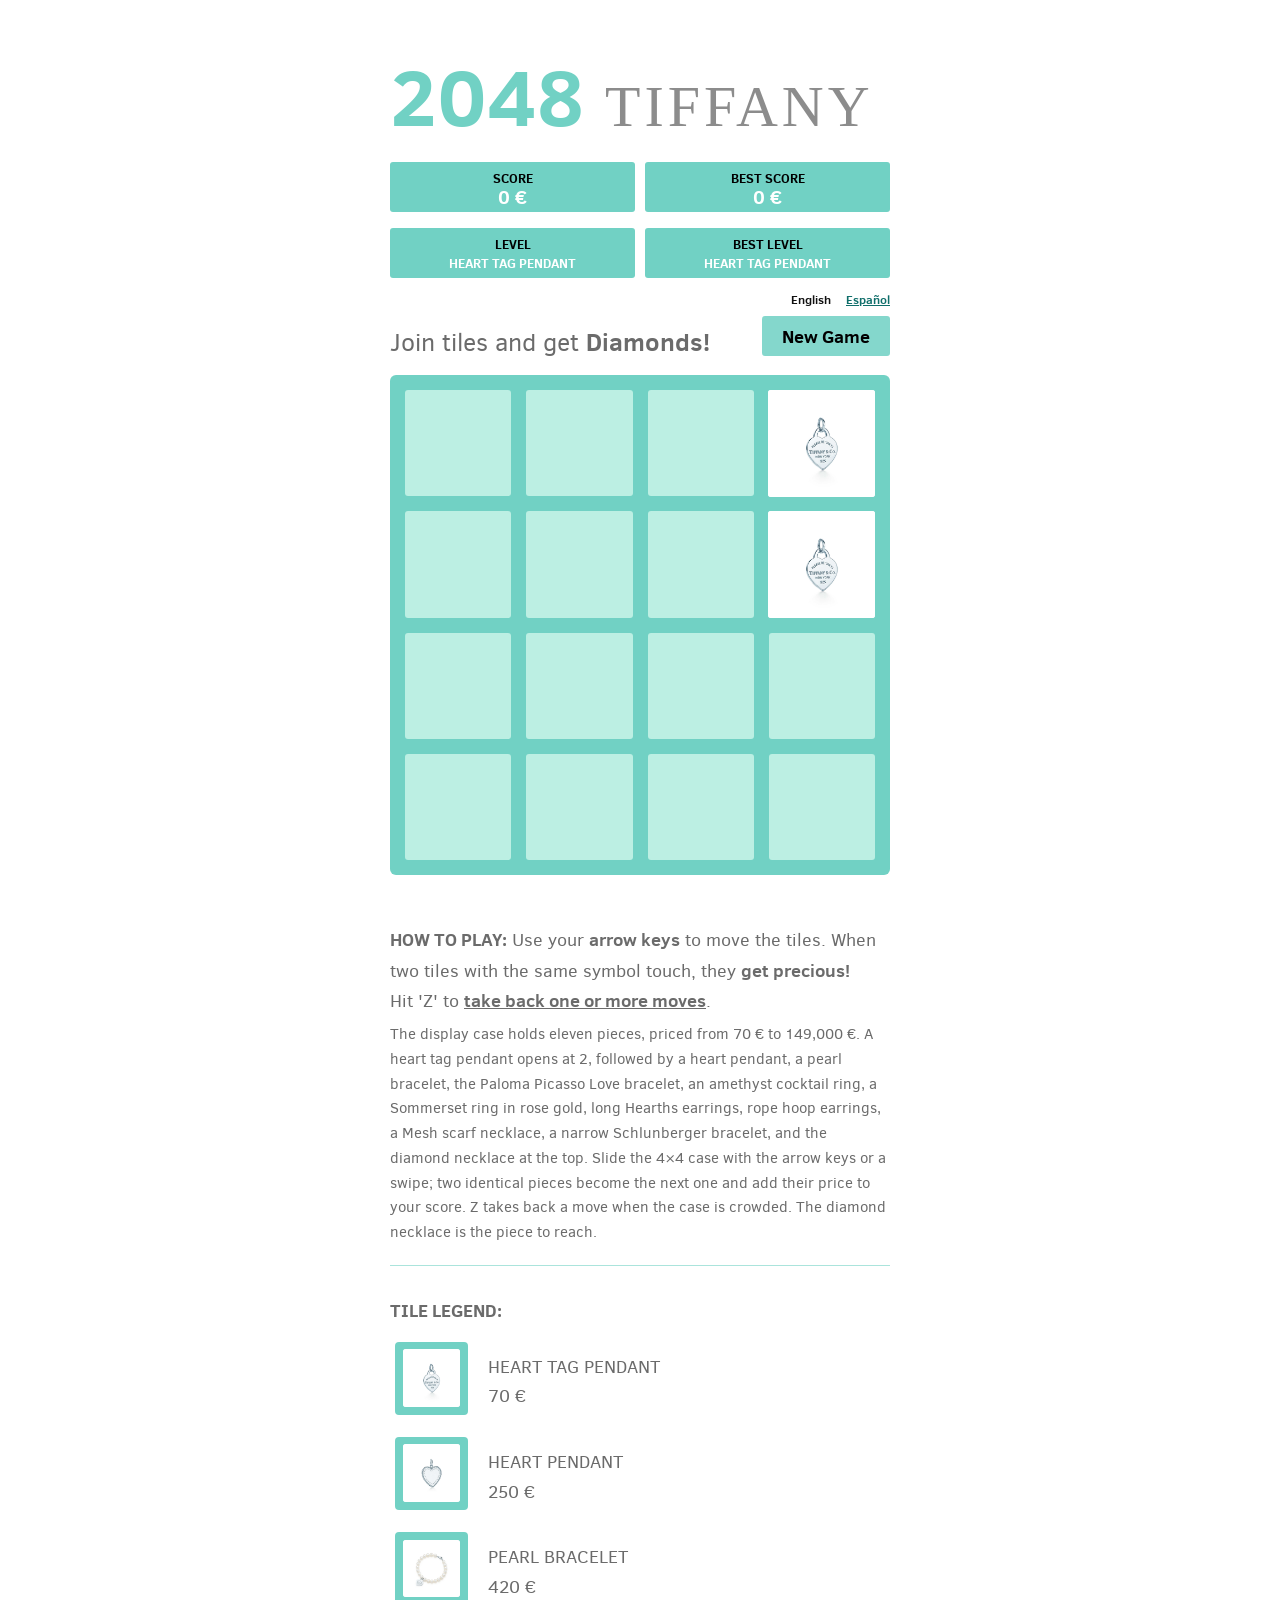
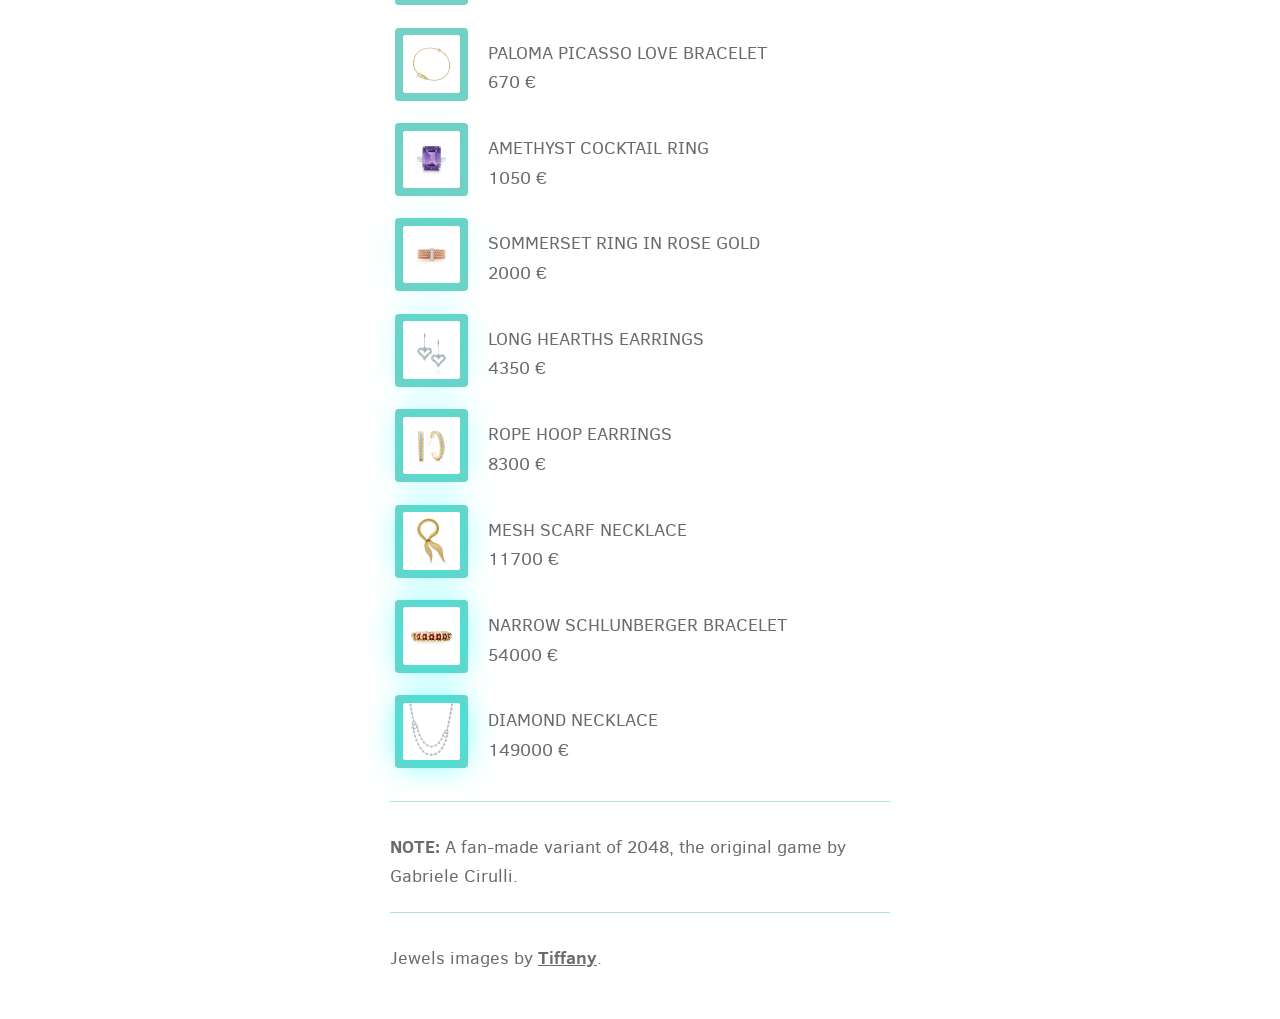
==== index.html @ 193cf6ab "Bilingual site: English at the root, Spanish under /es/ Includes hreflang, canonical, Open Graph, JS" ====
<!DOCTYPE html>
<html lang="en">
<head>
  <meta charset="utf-8">
  <title>2048 Tiffany — jewellery tile puzzle</title>
  <meta name="description" content="Play 2048 Tiffany: merge matching jewels, climb from a heart tag pendant to the diamond necklace, and undo a move when the board fills up.">

  <link rel="canonical" href="https://tile2048.github.io/2048-TIFFANY/">
  <link rel="alternate" hreflang="en" href="https://tile2048.github.io/2048-TIFFANY/">
  <link rel="alternate" hreflang="es" href="https://tile2048.github.io/2048-TIFFANY/es/">
  <link rel="alternate" hreflang="x-default" href="https://tile2048.github.io/2048-TIFFANY/">

  <meta property="og:type" content="website">
  <meta property="og:title" content="2048 Tiffany — jewellery tile puzzle">
  <meta property="og:description" content="Play 2048 Tiffany: merge matching jewels, climb from a heart tag pendant to the diamond necklace, and undo a move when the board fills up.">
  <meta property="og:url" content="https://tile2048.github.io/2048-TIFFANY/">
  <meta property="og:locale" content="en_US">
  <meta property="og:locale:alternate" content="es_ES">

  <link href="style/main.css" rel="stylesheet" type="text/css">
  <link rel="shortcut icon" href="favicon.ico">
  <link rel="apple-touch-icon" href="meta/apple-touch-icon.png">
  <meta name="apple-mobile-web-app-capable" content="yes">
  <meta name="apple-mobile-web-app-status-bar-style" content="black">

  <meta name="HandheldFriendly" content="True">
  <meta name="MobileOptimized" content="320">
  <meta name="viewport" content="width=device-width, target-densitydpi=160dpi, initial-scale=1.0, maximum-scale=1, user-scalable=no, minimal-ui">
  <meta name="format-detection" content="telephone=no" />

  <script type="application/ld+json">
  {
    "@context": "https://schema.org",
    "@type": "VideoGame",
    "name": "2048 Tiffany",
    "inLanguage": "en",
    "url": "https://tile2048.github.io/2048-TIFFANY/",
    "description": "A Tiffany jewellery version of the 2048 sliding tile puzzle: merge equal pieces to climb from a small pendant to the diamond necklace."
  }
  </script>
</head>
<body>
  <div class="container">

    <div class="heading">
      <div class="title-container">
        <h1 class="title">2048 <small>Tiffany</small></h1>
      </div>
      <div class="scores-container">
        <div class="score-container">
          <p>
            <span class="caption">Score</span><br>
            <span class="score-points">0</span>
          </p>
        </div>
        <div class="best-container">
          <p>
            <span class="caption">Best Score</span><br>
            <span class="best-points">0</span>
          </p>
        </div>
        <div class="score-container">
          <p>
            <span class="caption">Level</span><br>
            <span class="score-level">heart tag pendant</span>
          </p>
        </div>
        <div class="best-container">
          <p>
            <span class="caption">Best Level</span><br>
            <span class="best-level">heart tag pendant</span>
          </p>
        </div>
      </div>
    </div>

    <nav class="lang-links"><span>English</span> <a href="es/" hreflang="es" lang="es">Español</a></nav>

    <div class="above-game">
      <p class="game-intro">Join tiles and get <strong>Diamonds!</strong></p>
      <a class="restart-button">New Game</a>
    </div>

    <div class="game-container">
      <div class="game-message">
        <p></p>
        <div class="lower">
	        <a class="keep-playing-button">Continue</a>
          <a class="retry-button">Retry</a>
          <div class="score-sharing"></div>
        </div>
      </div>

      <div class="grid-container">
        <div class="grid-row">
          <div class="grid-cell"></div>
          <div class="grid-cell"></div>
          <div class="grid-cell"></div>
          <div class="grid-cell"></div>
        </div>
        <div class="grid-row">
          <div class="grid-cell"></div>
          <div class="grid-cell"></div>
          <div class="grid-cell"></div>
          <div class="grid-cell"></div>
        </div>
        <div class="grid-row">
          <div class="grid-cell"></div>
          <div class="grid-cell"></div>
          <div class="grid-cell"></div>
          <div class="grid-cell"></div>
        </div>
        <div class="grid-row">
          <div class="grid-cell"></div>
          <div class="grid-cell"></div>
          <div class="grid-cell"></div>
          <div class="grid-cell"></div>
        </div>
      </div>

      <div class="tile-container">

      </div>
    </div>

    <p class="game-explanation">
      <strong class="important">How to play:</strong> Use your <strong>arrow keys</strong> to move the tiles. When two tiles with the same symbol touch, they <strong>get precious!</strong><br>
      Hit 'Z' to <a href="#" onclick="handle_undo()">take back one or more moves</a>.
    </p>
    <p class="game-about">
      The display case holds eleven pieces, priced from 70 &euro; to 149,000 &euro;. A heart tag pendant opens at 2, followed by a heart pendant, a pearl bracelet, the Paloma Picasso Love bracelet, an amethyst cocktail ring, a Sommerset ring in rose gold, long Hearths earrings, rope hoop earrings, a Mesh scarf necklace, a narrow Schlunberger bracelet, and the diamond necklace at the top. Slide the 4×4 case with the arrow keys or a swipe; two identical pieces become the next one and add their price to your score. Z takes back a move when the case is crowded. The diamond necklace is the piece to reach.
    </p>
    <hr>
    <p class="tile-legend"><strong class="important">Tile Legend:</strong></p>
    <div class="legend-list">
      <div class="legend-row">
        <div class="legend-grid"><div class="legend-cell cell-2"><img src="style/img/2.jpg" alt="heart tag pendant"></div></div>
        <p>heart tag pendant<br>70 &euro;</p>
      </div>
      <div class="legend-row">
        <div class="legend-grid"><div class="legend-cell cell-4"><img src="style/img/4.jpg" alt="heart pendant"></div></div>
        <p>heart pendant<br>250 &euro;</p>
      </div>
      <div class="legend-row">
        <div class="legend-grid"><div class="legend-cell cell-8"><img src="style/img/8.jpg" alt="pearl bracelet"></div></div>
        <p>pearl bracelet<br>420 &euro;</p>
      </div>
      <div class="legend-row">
        <div class="legend-grid"><div class="legend-cell cell-16"><img src="style/img/16.jpg" alt="Paloma Picasso Love bracelet"></div></div>
        <p>Paloma Picasso Love bracelet<br>670 &euro;</p>
      </div>
      <div class="legend-row">
        <div class="legend-grid"><div class="legend-cell cell-32"><img src="style/img/32.jpg" alt="amethyst cocktail ring"></div></div>
        <p>amethyst cocktail ring<br>1050 &euro;</p>
      </div>
      <div class="legend-row">
        <div class="legend-grid"><div class="legend-cell cell-64"><img src="style/img/64.jpg" alt="Sommerset ring in rose gold"></div></div>
        <p>Sommerset ring in rose gold<br>2000 &euro;</p>
      </div>
      <div class="legend-row">
        <div class="legend-grid"><div class="legend-cell cell-128"><img src="style/img/128.jpg" alt="long Hearths earrings"></div></div>
        <p>long Hearths earrings<br>4350 &euro;</p>
      </div>
      <div class="legend-row">
        <div class="legend-grid"><div class="legend-cell cell-256"><img src="style/img/256.jpg" alt="rope hoop earrings"></div></div>
        <p>rope hoop earrings<br>8300 &euro;</p>
      </div>
      <div class="legend-row">
        <div class="legend-grid"><div class="legend-cell cell-512"><img src="style/img/512.jpg" alt="Mesh scarf necklace"></div></div>
        <p>Mesh scarf necklace<br>11700 &euro;</p>
      </div>
      <div class="legend-row">
        <div class="legend-grid"><div class="legend-cell cell-1024"><img src="style/img/1024.jpg" alt="narrow Schlunberger bracelet"></div></div>
        <p>narrow Schlunberger bracelet<br>54000 &euro;</p>
      </div>
      <div class="legend-row">
        <div class="legend-grid"><div class="legend-cell cell-2048"><img src="style/img/2048.jpg" alt="diamond necklace"></div></div>
        <p>diamond necklace<br>149000 &euro;</p>
      </div>
    </div>
    <hr>
    <p class="disclaimer">
    <strong class="important">Note:</strong> A fan-made variant of 2048, the original game by Gabriele Cirulli.
    </p>
    <hr>
    <p class="credits">
      Jewels images by <a href="http://www.tiffany.com/?siteid=1&amp;" title="Home | Tiffany & Co.">Tiffany</a>.
    </p>
  </div>
  <script src="js/seedrandom.js"></script>
  <script src="js/bind_polyfill.js"></script>
  <script src="js/classlist_polyfill.js"></script>
  <script src="js/animframe_polyfill.js"></script>
  <script>
    // Assets and sentences of this page. The Spanish page sets ../ and its own words.
    window.GAME_ROOT = "";

    // Text that only appears once a game is running, in the language of this page.
    // The pieces keep their Tiffany names, so both pages name them the same way.
    window.PAGE_STRINGS = {
      "game-won": "You win!",
      "game-over": "Game over!",
      "tweet1": "I scored ",
      "tweet2": "€ at 2048-TIFFANY #2048game",
      "2": "heart tag pendant",
      "4": "heart pendant",
      "8": "pearl bracelet",
      "16": "Paloma Picasso Love bracelet",
      "32": "amethyst cocktail ring",
      "64": "Sommerset ring in rose gold",
      "128": "long Hearths earrings",
      "256": "rope hoop earrings",
      "512": "Mesh scarf necklace",
      "1024": "narrow Schlunberger bracelet",
      "2048": "diamond necklace"
    };

    function Localize(key) {
      return window.PAGE_STRINGS.hasOwnProperty(String(key)) ? window.PAGE_STRINGS[String(key)] : String(key);
    }
  </script>
  <script src="js/keyboard_input_manager.js"></script>
  <script src="js/html_actuator.js"></script>
  <script src="js/grid.js"></script>
  <script src="js/tile.js"></script>
  <script src="js/local_storage_manager.js"></script>
  <script src="js/game_manager.js"></script>
  <script src="js/application.js"></script>
  <script>
    window.twttr = (function (d,s,id) {
      var t, js, fjs = d.getElementsByTagName(s)[0];
      if (d.getElementById(id)) return; js=d.createElement(s); js.id=id;
      js.src="https://platform.twitter.com/widgets.js"; fjs.parentNode.insertBefore(js, fjs);
      return window.twttr || (t = { _e: [], ready: function(f){ t._e.push(f) } });
    }(document, "script", "twitter-wjs"));
  </script>
</body>
</html>
---- style/main.css ----
@import url(fonts/clear-sans.css);
/* $tile-gold-glow-color: lighten($tile-gold-color, 15%); */
html, body {
  margin: 0;
  padding: 0;
  background-color: #fff;
  color: #6b6b6b;
  font-family: "Clear Sans", "Helvetica Neue", Arial, sans-serif;
  font-size: 18px; }

body {
  padding: 40px 0; }

.heading:after {
  content: "";
  display: block;
  clear: both; }

h1.title {
  font-size: 80px;
  font-weight: bold;
  margin: 0;
  display: block;
  text-align: center;
  color: #71d1c4; }
  h1.title small {
    font-family: Georgia, "Times New Roman", serif;
    font-size: 58px;
    font-weight: normal;
    letter-spacing: 4px;
    text-transform: uppercase;
    color: #8c8c8c;
    margin-left: 2px; }

.title-container {
  position: relative;
  display: inline-block;
  padding-bottom: 10px; }

@-webkit-keyframes move-up {
  0% {
    top: 25px;
    opacity: 1; }

  100% {
    top: -50px;
    opacity: 0; } }
@-moz-keyframes move-up {
  0% {
    top: 25px;
    opacity: 1; }

  100% {
    top: -50px;
    opacity: 0; } }
@keyframes move-up {
  0% {
    top: 25px;
    opacity: 1; }

  100% {
    top: -50px;
    opacity: 0; } }
.scores-container {
  text-align: center; }

p {
  margin-top: 5px;
  margin-bottom: 5px;
  line-height: 1.65; }

.score-container, .best-container {
  position: relative;
  display: inline-block;
  background: #71d1c4;
  padding: 0px;
  font-size: 19px;
  text-transform: uppercase;
  font-weight: bold;
  border-radius: 3px;
  color: white;
  margin-top: 0px;
  margin-bottom: 16px;
  text-align: center;
  width: 49%;
  float: left; }
  .score-container .score-level, .score-container .best-level, .best-container .score-level, .best-container .best-level {
    display: block;
    font-size: 13px; }
  .score-container p, .best-container p {
    line-height: 19px; }
  .score-container .caption, .best-container .caption {
    font-size: 13px;
    color: black; }
  .score-container .score-addition, .best-container .score-addition {
    position: absolute;
    top: 37px;
    width: 100%;
    font-size: inherit;
    line-height: 19px;
    font-weight: bold;
    color: rgba(107, 107, 107, 0.9);
    z-index: 100;
    -webkit-animation: move-up 600ms ease-in;
    -moz-animation: move-up 600ms ease-in;
    animation: move-up 600ms ease-in;
    -webkit-animation-fill-mode: both;
    -moz-animation-fill-mode: both;
    animation-fill-mode: both; }

.best-container {
  float: right; }

a {
  color: #6b6b6b;
  font-weight: bold;
  text-decoration: underline;
  cursor: pointer; }

strong.important {
  text-transform: uppercase; }

hr {
  border: none;
  border-bottom: 1px solid #abe4dc;
  margin-top: 20px;
  margin-bottom: 30px; }

.container {
  width: 500px;
  margin: 0 auto; }

@-webkit-keyframes fade-in {
  0% {
    opacity: 0; }

  100% {
    opacity: 1; } }
@-moz-keyframes fade-in {
  0% {
    opacity: 0; }

  100% {
    opacity: 1; } }
@keyframes fade-in {
  0% {
    opacity: 0; }

  100% {
    opacity: 1; } }
.game-container {
  margin-top: 11px;
  position: relative;
  padding: 15px;
  cursor: default;
  -webkit-touch-callout: none;
  -ms-touch-callout: none;
  -webkit-user-select: none;
  -moz-user-select: none;
  -ms-user-select: none;
  -ms-touch-action: none;
  touch-action: none;
  background: #71d1c4;
  border-radius: 6px;
  width: 500px;
  height: 500px;
  -webkit-box-sizing: border-box;
  -moz-box-sizing: border-box;
  box-sizing: border-box; }
  .game-container .game-message {
    display: none;
    position: absolute;
    top: 0;
    right: 0;
    bottom: 0;
    left: 0;
    background: rgba(188, 239, 227, 0.7);
    z-index: 100;
    text-align: center;
    -webkit-animation: fade-in 800ms ease 1200ms;
    -moz-animation: fade-in 800ms ease 1200ms;
    animation: fade-in 800ms ease 1200ms;
    -webkit-animation-fill-mode: both;
    -moz-animation-fill-mode: both;
    animation-fill-mode: both; }
    .game-container .game-message p {
      font-size: 60px;
      font-weight: bold;
      height: 60px;
      line-height: 60px;
      margin-top: 222px; }
    .game-container .game-message .lower {
      display: block;
      margin-top: 59px; }
    .game-container .game-message a {
      display: inline-block;
      background: #84d7cc;
      border-radius: 3px;
      padding: 0 20px;
      text-decoration: none;
      color: black;
      height: 40px;
      line-height: 42px;
      margin-left: 9px; }
      .game-container .game-message a.keep-playing-button {
        display: none; }
    .game-container .game-message .score-sharing {
      display: inline-block;
      vertical-align: middle;
      margin-left: 10px; }
    .game-container .game-message.game-won {
      background: rgba(0, 204, 255, 0.5);
      color: white; }
      .game-container .game-message.game-won a.keep-playing-button {
        display: inline-block; }
    .game-container .game-message.game-won, .game-container .game-message.game-over {
      display: block; }

.grid-container {
  position: absolute;
  z-index: 1; }

.grid-row {
  margin-bottom: 15px; }
  .grid-row:last-child {
    margin-bottom: 0; }
  .grid-row:after {
    content: "";
    display: block;
    clear: both; }

.grid-cell {
  width: 106.25px;
  height: 106.25px;
  margin-right: 15px;
  float: left;
  border-radius: 3px;
  background: #bcefe3; }
  .grid-cell:last-child {
    margin-right: 0; }

.tile-container {
  position: absolute;
  z-index: 2; }

.tile, .tile .tile-inner {
  width: 107px;
  height: 107px;
  line-height: 116.25px; }
.tile.tile-position-1-1 {
  -webkit-transform: translate(0px, 0px);
  -moz-transform: translate(0px, 0px);
  transform: translate(0px, 0px); }
.tile.tile-position-1-2 {
  -webkit-transform: translate(0px, 121px);
  -moz-transform: translate(0px, 121px);
  transform: translate(0px, 121px); }
.tile.tile-position-1-3 {
  -webkit-transform: translate(0px, 242px);
  -moz-transform: translate(0px, 242px);
  transform: translate(0px, 242px); }
.tile.tile-position-1-4 {
  -webkit-transform: translate(0px, 363px);
  -moz-transform: translate(0px, 363px);
  transform: translate(0px, 363px); }
.tile.tile-position-2-1 {
  -webkit-transform: translate(121px, 0px);
  -moz-transform: translate(121px, 0px);
  transform: translate(121px, 0px); }
.tile.tile-position-2-2 {
  -webkit-transform: translate(121px, 121px);
  -moz-transform: translate(121px, 121px);
  transform: translate(121px, 121px); }
.tile.tile-position-2-3 {
  -webkit-transform: translate(121px, 242px);
  -moz-transform: translate(121px, 242px);
  transform: translate(121px, 242px); }
.tile.tile-position-2-4 {
  -webkit-transform: translate(121px, 363px);
  -moz-transform: translate(121px, 363px);
  transform: translate(121px, 363px); }
.tile.tile-position-3-1 {
  -webkit-transform: translate(242px, 0px);
  -moz-transform: translate(242px, 0px);
  transform: translate(242px, 0px); }
.tile.tile-position-3-2 {
  -webkit-transform: translate(242px, 121px);
  -moz-transform: translate(242px, 121px);
  transform: translate(242px, 121px); }
.tile.tile-position-3-3 {
  -webkit-transform: translate(242px, 242px);
  -moz-transform: translate(242px, 242px);
  transform: translate(242px, 242px); }
.tile.tile-position-3-4 {
  -webkit-transform: translate(242px, 363px);
  -moz-transform: translate(242px, 363px);
  transform: translate(242px, 363px); }
.tile.tile-position-4-1 {
  -webkit-transform: translate(363px, 0px);
  -moz-transform: translate(363px, 0px);
  transform: translate(363px, 0px); }
.tile.tile-position-4-2 {
  -webkit-transform: translate(363px, 121px);
  -moz-transform: translate(363px, 121px);
  transform: translate(363px, 121px); }
.tile.tile-position-4-3 {
  -webkit-transform: translate(363px, 242px);
  -moz-transform: translate(363px, 242px);
  transform: translate(363px, 242px); }
.tile.tile-position-4-4 {
  -webkit-transform: translate(363px, 363px);
  -moz-transform: translate(363px, 363px);
  transform: translate(363px, 363px); }

.tile {
  position: absolute;
  -webkit-transition: 100ms ease-in-out;
  -moz-transition: 100ms ease-in-out;
  transition: 100ms ease-in-out;
  -webkit-transition-property: -webkit-transform;
  -moz-transition-property: -moz-transform;
  transition-property: transform; }
  .tile .tile-inner {
    border-radius: 3px;
    background: #bcefe3;
    text-align: center;
    font-weight: bold;
    z-index: 10;
    font-size: 55px; }
    .tile .tile-inner img {
      border-radius: 3px;
      width: 100%;
      height: 100%; }
  .tile.tile-2 .tile-inner {
    background: white;
    box-shadow: 0 0 30px 10px rgba(0, 255, 255, 0), inset 0 0 0 1px rgba(255, 255, 255, 0); }
  .tile.tile-4 .tile-inner {
    background: white;
    box-shadow: 0 0 30px 10px rgba(0, 255, 255, 0), inset 0 0 0 1px rgba(255, 255, 255, 0); }
  .tile.tile-8 .tile-inner {
    color: white;
    background: white;
    box-shadow: 0 0 30px 10px rgba(0, 255, 255, 0), inset 0 0 0 1px rgba(255, 255, 255, 0); }
  .tile.tile-16 .tile-inner {
    color: white;
    background: white;
    box-shadow: 0 0 30px 10px rgba(0, 255, 255, 0), inset 0 0 0 1px rgba(255, 255, 255, 0); }
  .tile.tile-32 .tile-inner {
    color: white;
    background: white;
    box-shadow: 0 0 30px 10px rgba(0, 255, 255, 0.07937), inset 0 0 0 1px rgba(255, 255, 255, 0.04762); }
  .tile.tile-64 .tile-inner {
    color: white;
    background: white;
    box-shadow: 0 0 30px 10px rgba(0, 255, 255, 0.15873), inset 0 0 0 1px rgba(255, 255, 255, 0.09524); }
  .tile.tile-128 .tile-inner {
    color: white;
    background: white;
    box-shadow: 0 0 30px 10px rgba(0, 255, 255, 0.2381), inset 0 0 0 1px rgba(255, 255, 255, 0.14286);
    font-size: 45px; }
    @media screen and (max-width: 520px) {
      .tile.tile-128 .tile-inner {
        font-size: 25px; } }
  .tile.tile-256 .tile-inner {
    color: white;
    background: white;
    box-shadow: 0 0 30px 10px rgba(0, 255, 255, 0.31746), inset 0 0 0 1px rgba(255, 255, 255, 0.19048);
    font-size: 45px; }
    @media screen and (max-width: 520px) {
      .tile.tile-256 .tile-inner {
        font-size: 25px; } }
  .tile.tile-512 .tile-inner {
    color: white;
    background: white;
    box-shadow: 0 0 30px 10px rgba(0, 255, 255, 0.39683), inset 0 0 0 1px rgba(255, 255, 255, 0.2381);
    font-size: 45px; }
    @media screen and (max-width: 520px) {
      .tile.tile-512 .tile-inner {
        font-size: 25px; } }
  .tile.tile-1024 .tile-inner {
    color: white;
    background: white;
    box-shadow: 0 0 30px 10px rgba(0, 255, 255, 0.47619), inset 0 0 0 1px rgba(255, 255, 255, 0.28571);
    font-size: 35px; }
    @media screen and (max-width: 520px) {
      .tile.tile-1024 .tile-inner {
        font-size: 15px; } }
  .tile.tile-2048 .tile-inner {
    color: white;
    background: white;
    box-shadow: 0 0 30px 10px rgba(0, 255, 255, 0.55556), inset 0 0 0 1px rgba(255, 255, 255, 0.33333);
    font-size: 35px; }
    @media screen and (max-width: 520px) {
      .tile.tile-2048 .tile-inner {
        font-size: 15px; } }
  .tile.tile-super .tile-inner {
    color: white;
    background: #303a3d;
    font-size: 30px; }
    @media screen and (max-width: 520px) {
      .tile.tile-super .tile-inner {
        font-size: 10px; } }

@-webkit-keyframes appear {
  0% {
    opacity: 0;
    -webkit-transform: scale(0);
    -moz-transform: scale(0);
    transform: scale(0); }

  100% {
    opacity: 1;
    -webkit-transform: scale(1);
    -moz-transform: scale(1);
    transform: scale(1); } }
@-moz-keyframes appear {
  0% {
    opacity: 0;
    -webkit-transform: scale(0);
    -moz-transform: scale(0);
    transform: scale(0); }

  100% {
    opacity: 1;
    -webkit-transform: scale(1);
    -moz-transform: scale(1);
    transform: scale(1); } }
@keyframes appear {
  0% {
    opacity: 0;
    -webkit-transform: scale(0);
    -moz-transform: scale(0);
    transform: scale(0); }

  100% {
    opacity: 1;
    -webkit-transform: scale(1);
    -moz-transform: scale(1);
    transform: scale(1); } }
.tile-new .tile-inner {
  -webkit-animation: appear 200ms ease 100ms;
  -moz-animation: appear 200ms ease 100ms;
  animation: appear 200ms ease 100ms;
  -webkit-animation-fill-mode: backwards;
  -moz-animation-fill-mode: backwards;
  animation-fill-mode: backwards; }

@-webkit-keyframes pop {
  0% {
    -webkit-transform: scale(0);
    -moz-transform: scale(0);
    transform: scale(0); }

  50% {
    -webkit-transform: scale(1.2);
    -moz-transform: scale(1.2);
    transform: scale(1.2); }

  100% {
    -webkit-transform: scale(1);
    -moz-transform: scale(1);
    transform: scale(1); } }
@-moz-keyframes pop {
  0% {
    -webkit-transform: scale(0);
    -moz-transform: scale(0);
    transform: scale(0); }

  50% {
    -webkit-transform: scale(1.2);
    -moz-transform: scale(1.2);
    transform: scale(1.2); }

  100% {
    -webkit-transform: scale(1);
    -moz-transform: scale(1);
    transform: scale(1); } }
@keyframes pop {
  0% {
    -webkit-transform: scale(0);
    -moz-transform: scale(0);
    transform: scale(0); }

  50% {
    -webkit-transform: scale(1.2);
    -moz-transform: scale(1.2);
    transform: scale(1.2); }

  100% {
    -webkit-transform: scale(1);
    -moz-transform: scale(1);
    transform: scale(1); } }
.tile-merged .tile-inner {
  z-index: 20;
  -webkit-animation: pop 200ms ease 100ms;
  -moz-animation: pop 200ms ease 100ms;
  animation: pop 200ms ease 100ms;
  -webkit-animation-fill-mode: backwards;
  -moz-animation-fill-mode: backwards;
  animation-fill-mode: backwards; }

.above-game:after {
  content: "";
  display: block;
  clear: both; }

.game-intro {
  float: left;
  font-size: 25px;
  line-height: 42px;
  margin-bottom: 0;
  margin-top: 5px; }

.restart-button {
  display: inline-block;
  background: #84d7cc;
  border-radius: 3px;
  padding: 0 20px;
  text-decoration: none;
  color: black;
  height: 40px;
  line-height: 42px;
  display: block;
  text-align: center;
  float: right; }

.game-explanation {
  margin-top: 50px; }

@media screen and (max-width: 520px) {
  html, body {
    font-size: 15px; }

  body {
    margin: 20px 0;
    padding: 0 20px; }

  h1.title {
    font-size: 27px;
    margin-top: 15px; }
    h1.title small {
      font-size: 22px;
      letter-spacing: 2px;
      margin-left: 1px; }

  .container {
    width: 280px;
    margin: 0 auto; }

  .score-container, .best-container {
    margin-top: 0;
    padding: 0px 0px;
    min-width: 40px; }

  .heading {
    margin-bottom: 10px; }

  .game-intro {
    width: 55%;
    display: block;
    box-sizing: border-box;
    line-height: 1.65;
    font-size: 16px;
    margin-top: 0px; }

  .restart-button, .retry-button {
    width: 42%;
    padding: 0;
    display: block;
    box-sizing: border-box;
    margin-top: 2px; }

  .game-container {
    margin-top: 17px;
    position: relative;
    padding: 10px;
    cursor: default;
    -webkit-touch-callout: none;
    -ms-touch-callout: none;
    -webkit-user-select: none;
    -moz-user-select: none;
    -ms-user-select: none;
    -ms-touch-action: none;
    touch-action: none;
    background: #71d1c4;
    border-radius: 6px;
    width: 280px;
    height: 280px;
    -webkit-box-sizing: border-box;
    -moz-box-sizing: border-box;
    box-sizing: border-box; }
    .game-container .game-message {
      display: none;
      position: absolute;
      top: 0;
      right: 0;
      bottom: 0;
      left: 0;
      background: rgba(188, 239, 227, 0.7);
      z-index: 100;
      text-align: center;
      -webkit-animation: fade-in 800ms ease 1200ms;
      -moz-animation: fade-in 800ms ease 1200ms;
      animation: fade-in 800ms ease 1200ms;
      -webkit-animation-fill-mode: both;
      -moz-animation-fill-mode: both;
      animation-fill-mode: both; }
      .game-container .game-message p {
        font-size: 60px;
        font-weight: bold;
        height: 60px;
        line-height: 60px;
        margin-top: 222px; }
      .game-container .game-message .lower {
        display: block;
        margin-top: 59px; }
      .game-container .game-message a {
        display: inline-block;
        background: #84d7cc;
        border-radius: 3px;
        padding: 0 20px;
        text-decoration: none;
        color: black;
        height: 40px;
        line-height: 42px;
        margin-left: 9px; }
        .game-container .game-message a.keep-playing-button {
          display: none; }
      .game-container .game-message .score-sharing {
        display: inline-block;
        vertical-align: middle;
        margin-left: 10px; }
      .game-container .game-message.game-won {
        background: rgba(0, 204, 255, 0.5);
        color: white; }
        .game-container .game-message.game-won a.keep-playing-button {
          display: inline-block; }
      .game-container .game-message.game-won, .game-container .game-message.game-over {
        display: block; }

  .grid-container {
    position: absolute;
    z-index: 1; }

  .grid-row {
    margin-bottom: 10px; }
    .grid-row:last-child {
      margin-bottom: 0; }
    .grid-row:after {
      content: "";
      display: block;
      clear: both; }

  .grid-cell {
    width: 57.5px;
    height: 57.5px;
    margin-right: 10px;
    float: left;
    border-radius: 3px;
    background: #bcefe3; }
    .grid-cell:last-child {
      margin-right: 0; }

  .tile-container {
    position: absolute;
    z-index: 2; }

  .tile, .tile .tile-inner {
    width: 58px;
    height: 58px;
    line-height: 67.5px; }
  .tile.tile-position-1-1 {
    -webkit-transform: translate(0px, 0px);
    -moz-transform: translate(0px, 0px);
    transform: translate(0px, 0px); }
  .tile.tile-position-1-2 {
    -webkit-transform: translate(0px, 67px);
    -moz-transform: translate(0px, 67px);
    transform: translate(0px, 67px); }
  .tile.tile-position-1-3 {
    -webkit-transform: translate(0px, 135px);
    -moz-transform: translate(0px, 135px);
    transform: translate(0px, 135px); }
  .tile.tile-position-1-4 {
    -webkit-transform: translate(0px, 202px);
    -moz-transform: translate(0px, 202px);
    transform: translate(0px, 202px); }
  .tile.tile-position-2-1 {
    -webkit-transform: translate(67px, 0px);
    -moz-transform: translate(67px, 0px);
    transform: translate(67px, 0px); }
  .tile.tile-position-2-2 {
    -webkit-transform: translate(67px, 67px);
    -moz-transform: translate(67px, 67px);
    transform: translate(67px, 67px); }
  .tile.tile-position-2-3 {
    -webkit-transform: translate(67px, 135px);
    -moz-transform: translate(67px, 135px);
    transform: translate(67px, 135px); }
  .tile.tile-position-2-4 {
    -webkit-transform: translate(67px, 202px);
    -moz-transform: translate(67px, 202px);
    transform: translate(67px, 202px); }
  .tile.tile-position-3-1 {
    -webkit-transform: translate(135px, 0px);
    -moz-transform: translate(135px, 0px);
    transform: translate(135px, 0px); }
  .tile.tile-position-3-2 {
    -webkit-transform: translate(135px, 67px);
    -moz-transform: translate(135px, 67px);
    transform: translate(135px, 67px); }
  .tile.tile-position-3-3 {
    -webkit-transform: translate(135px, 135px);
    -moz-transform: translate(135px, 135px);
    transform: translate(135px, 135px); }
  .tile.tile-position-3-4 {
    -webkit-transform: translate(135px, 202px);
    -moz-transform: translate(135px, 202px);
    transform: translate(135px, 202px); }
  .tile.tile-position-4-1 {
    -webkit-transform: translate(202px, 0px);
    -moz-transform: translate(202px, 0px);
    transform: translate(202px, 0px); }
  .tile.tile-position-4-2 {
    -webkit-transform: translate(202px, 67px);
    -moz-transform: translate(202px, 67px);
    transform: translate(202px, 67px); }
  .tile.tile-position-4-3 {
    -webkit-transform: translate(202px, 135px);
    -moz-transform: translate(202px, 135px);
    transform: translate(202px, 135px); }
  .tile.tile-position-4-4 {
    -webkit-transform: translate(202px, 202px);
    -moz-transform: translate(202px, 202px);
    transform: translate(202px, 202px); }

  .tile .tile-inner {
    font-size: 35px; }

  .game-message p {
    font-size: 30px !important;
    height: 30px !important;
    line-height: 30px !important;
    margin-top: 90px !important; }
  .game-message .lower {
    margin-top: 30px !important; }
  .game-message.game-won .score-sharing {
    margin-top: 10px; }

  .legend-row p {
    margin-top: 0px !important; } }
.legend-row {
  padding: 10px 5px; }
  .legend-row:after {
    content: "";
    display: block;
    clear: both; }
  .legend-row p {
    margin-left: 93.33333px;
    margin-top: 11px;
    text-transform: uppercase; }

.legend-grid {
  position: relative;
  padding: 7.5px;
  cursor: default;
  -webkit-touch-callout: none;
  -ms-touch-callout: none;
  -webkit-user-select: none;
  -moz-user-select: none;
  -ms-user-select: none;
  -ms-touch-action: none;
  touch-action: none;
  background: #71d1c4;
  border-radius: 4px;
  width: 73px;
  height: 73px;
  -webkit-box-sizing: border-box;
  -moz-box-sizing: border-box;
  box-sizing: border-box;
  float: left; }

.legend-cell {
  width: 57.5px;
  height: 57.5px;
  margin-right: 7.5px;
  float: left;
  border-radius: 3px;
  background: rgba(188, 239, 227, 0.35); }
  .legend-cell img {
    border-radius: 3px;
    width: 100%;
    height: 100%; }

.cell-2 {
  background: white;
  box-shadow: 0 0 30px 5px rgba(0, 255, 255, 0), inset 0 0 0 1px rgba(255, 255, 255, 0); }

.cell-4 {
  background: white;
  box-shadow: 0 0 30px 5px rgba(0, 255, 255, 0), inset 0 0 0 1px rgba(255, 255, 255, 0); }

.cell-8 {
  color: white;
  background: white;
  box-shadow: 0 0 30px 5px rgba(0, 255, 255, 0), inset 0 0 0 1px rgba(255, 255, 255, 0); }

.cell-16 {
  color: white;
  background: white;
  box-shadow: 0 0 30px 5px rgba(0, 255, 255, 0), inset 0 0 0 1px rgba(255, 255, 255, 0); }

.cell-32 {
  color: white;
  background: white;
  box-shadow: 0 0 30px 5px rgba(0, 255, 255, 0.07937), inset 0 0 0 1px rgba(255, 255, 255, 0.04762); }

.cell-64 {
  color: white;
  background: white;
  box-shadow: 0 0 30px 5px rgba(0, 255, 255, 0.15873), inset 0 0 0 1px rgba(255, 255, 255, 0.09524); }

.cell-128 {
  color: white;
  background: white;
  box-shadow: 0 0 30px 5px rgba(0, 255, 255, 0.2381), inset 0 0 0 1px rgba(255, 255, 255, 0.14286); }

.cell-256 {
  color: white;
  background: white;
  box-shadow: 0 0 30px 5px rgba(0, 255, 255, 0.31746), inset 0 0 0 1px rgba(255, 255, 255, 0.19048); }

.cell-512 {
  color: white;
  background: white;
  box-shadow: 0 0 30px 5px rgba(0, 255, 255, 0.39683), inset 0 0 0 1px rgba(255, 255, 255, 0.2381); }

.cell-1024 {
  color: white;
  background: white;
  box-shadow: 0 0 30px 5px rgba(0, 255, 255, 0.47619), inset 0 0 0 1px rgba(255, 255, 255, 0.28571); }

.cell-2048 {
  color: white;
  background: white;
  box-shadow: 0 0 30px 5px rgba(0, 255, 255, 0.55556), inset 0 0 0 1px rgba(255, 255, 255, 0.33333); }

/* Language links */
.lang-links {
  text-align: right;
  font-size: 12px;
  line-height: 1;
  margin: 0 0 10px 0;
  color: #6b6b6b; }
  .lang-links a,
  .lang-links span {
    display: inline-block;
    margin-left: 12px; }
  .lang-links span {
    font-weight: bold;
    color: #111; }
  .lang-links a {
    color: #0f6e6a; }

.game-about {
  font-size: 15px;
  color: #6b6b6b; }

/* The Spanish intro is longer than the English one */
html[lang="es"] .game-intro {
  font-size: 21px; }
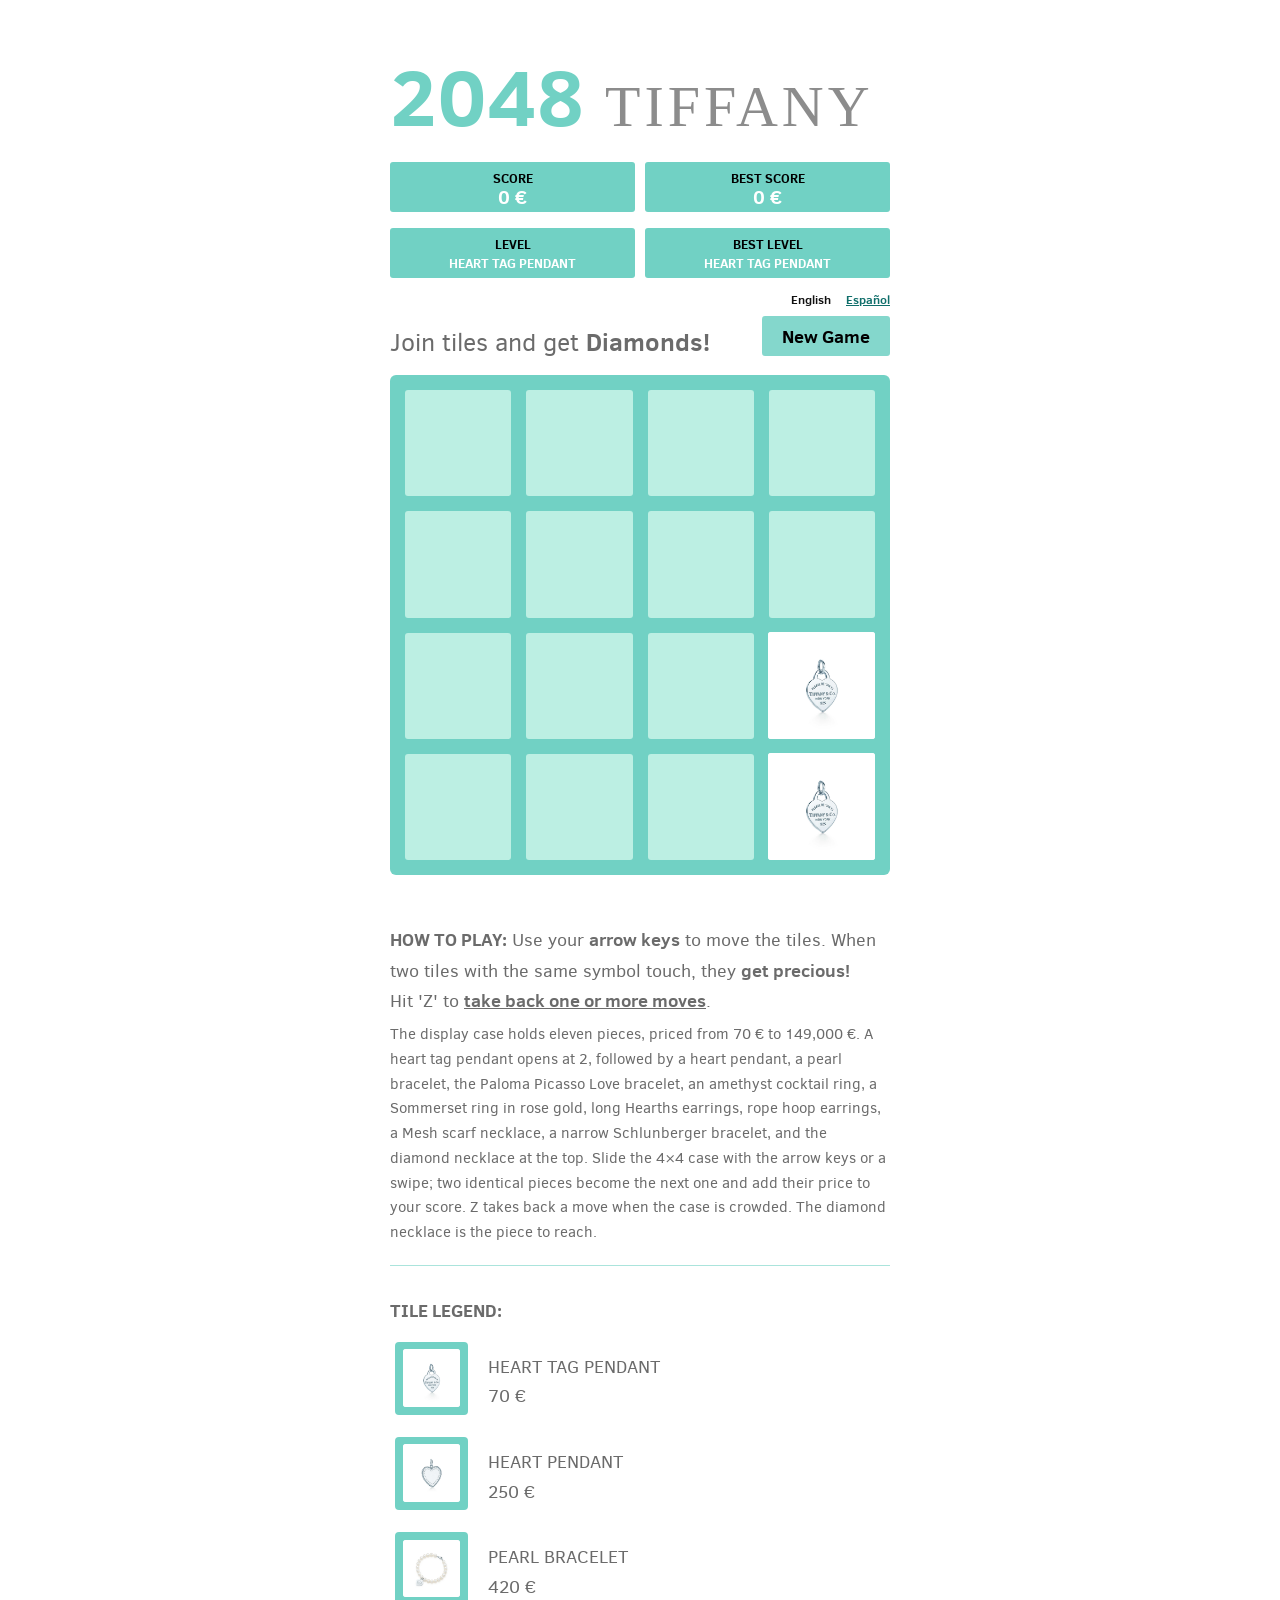
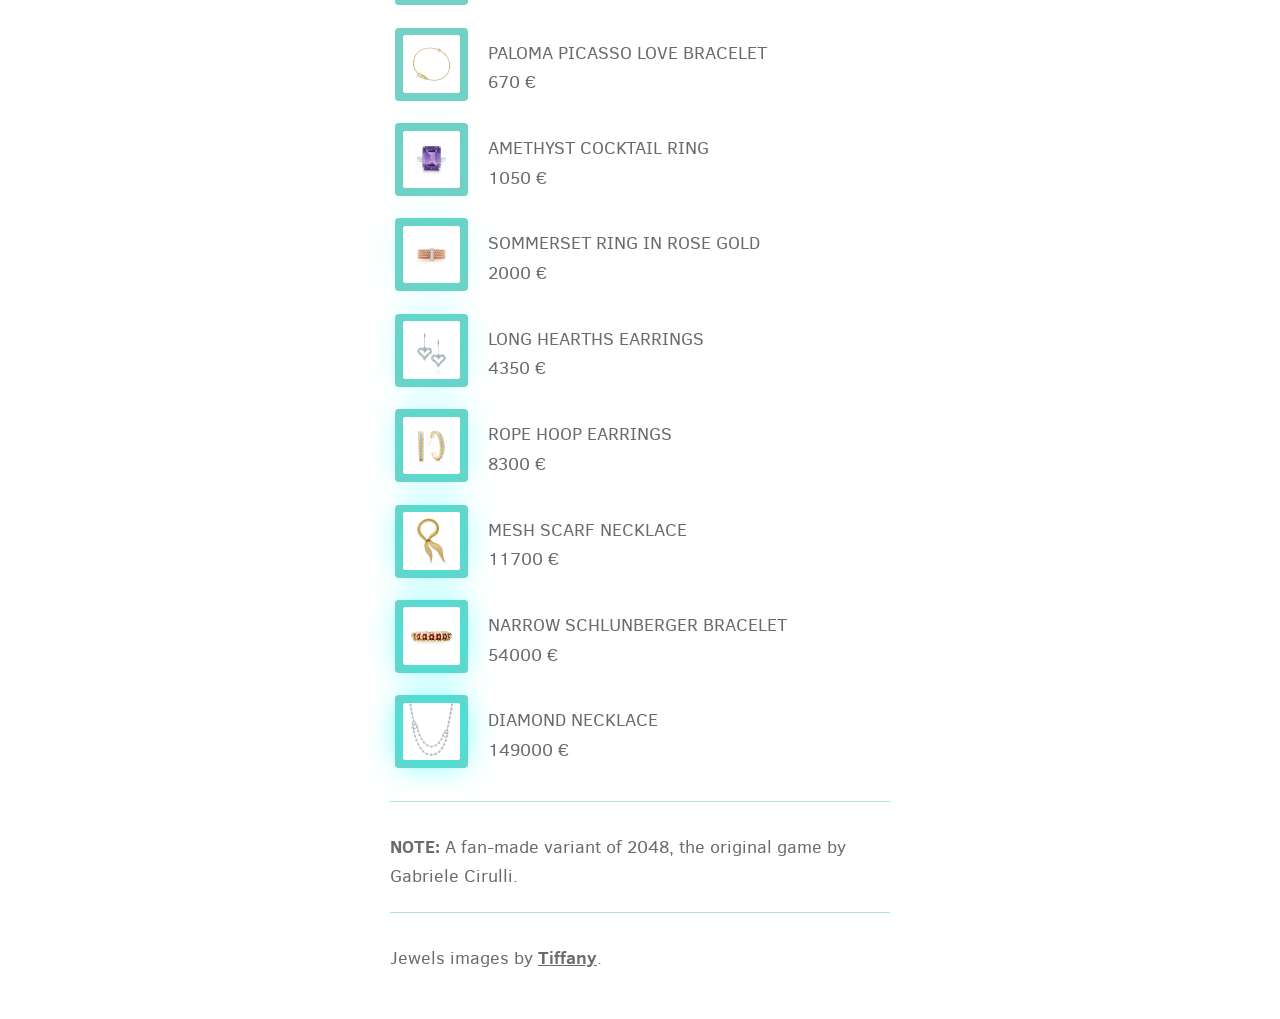
==== commit b23e24e6: "Add Cloudflare Web Analytics beacon" ====
--- a/index.html
+++ b/index.html
@@ -234,5 +234,6 @@
       return window.twttr || (t = { _e: [], ready: function(f){ t._e.push(f) } });
     }(document, "script", "twitter-wjs"));
   </script>
+  <script type='module' src='https://static.cloudflareinsights.com/beacon.min.js' data-cf-beacon='{"token": "ac91dead76b643889e88ca2612f285b2"}'></script>
 </body>
 </html>
